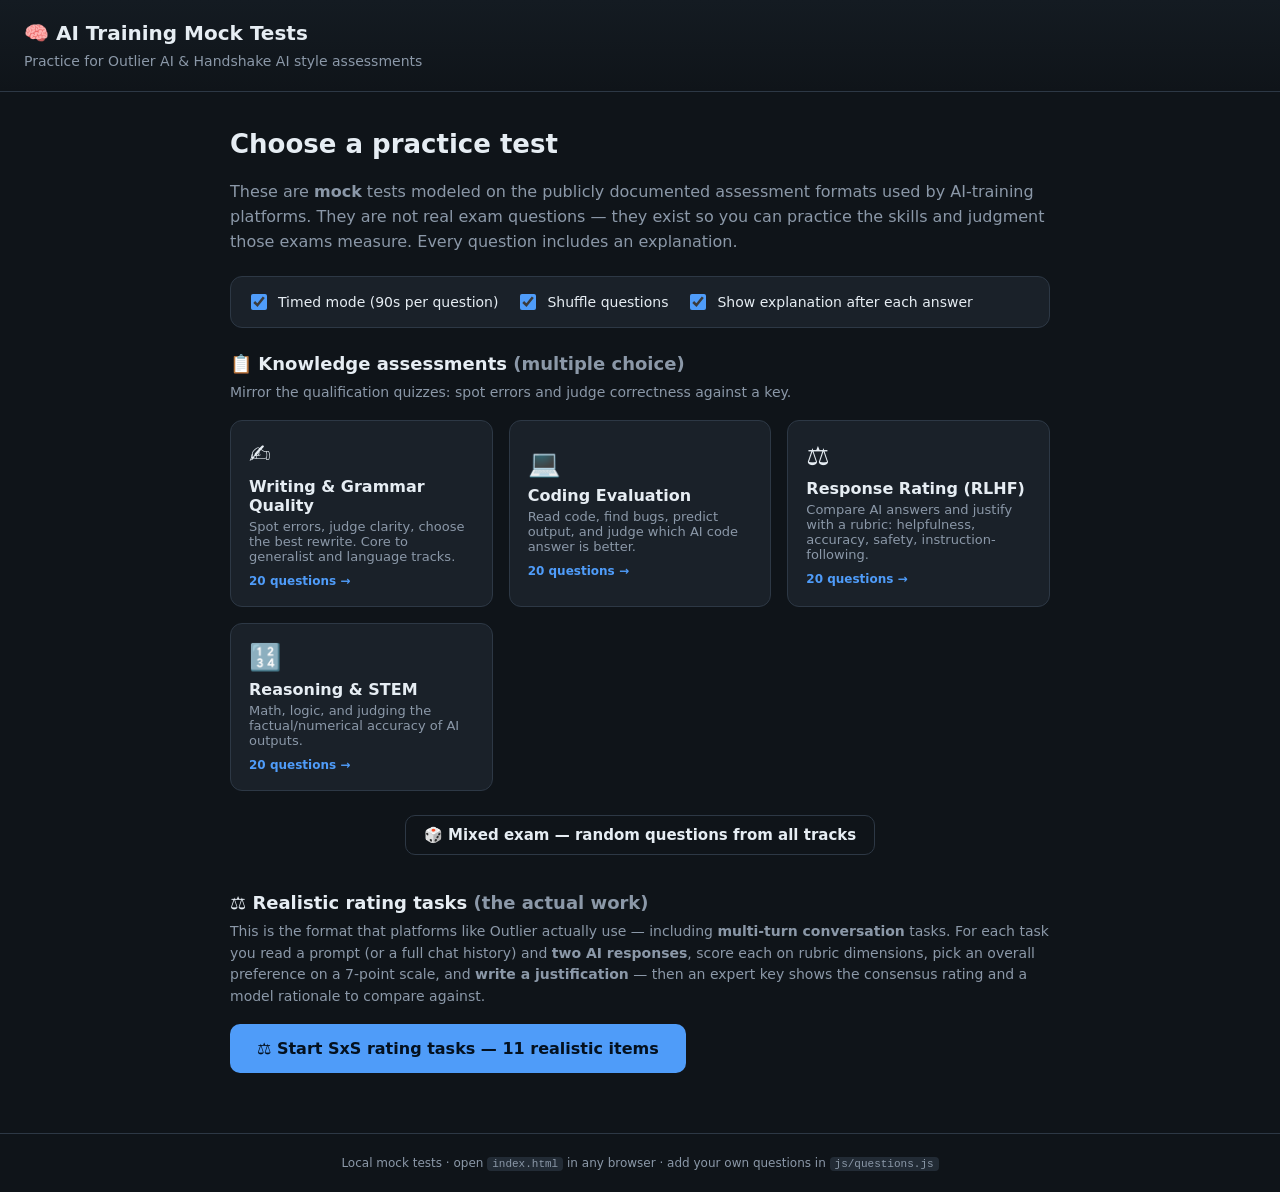
==== index.html @ 812b95cc "AI training mock tests: quizzes + SxS rating tasks (incl. multi-turn) Self-contained static web app " ====
<!DOCTYPE html>
<html lang="en">
<head>
  <meta charset="UTF-8" />
  <meta name="viewport" content="width=device-width, initial-scale=1.0" />
  <title>AI Training Mock Tests — Outlier / Handshake Prep</title>
  <link rel="stylesheet" href="css/styles.css" />
</head>
<body>
  <header class="topbar">
    <div class="brand">🧠 AI Training Mock Tests</div>
    <div class="sub">Practice for Outlier AI &amp; Handshake AI style assessments</div>
  </header>

  <main id="app">
    <!-- ===== Start / track selection screen ===== -->
    <section id="screen-home" class="screen active">
      <h1>Choose a practice test</h1>
      <p class="lead">
        These are <strong>mock</strong> tests modeled on the publicly documented
        assessment formats used by AI-training platforms. They are not real exam
        questions — they exist so you can practice the skills and judgment those
        exams measure. Every question includes an explanation.
      </p>

      <div class="options-row">
        <label class="opt">
          <input type="checkbox" id="opt-timer" checked />
          <span>Timed mode (90s per question)</span>
        </label>
        <label class="opt">
          <input type="checkbox" id="opt-shuffle" checked />
          <span>Shuffle questions</span>
        </label>
        <label class="opt">
          <input type="checkbox" id="opt-instant" checked />
          <span>Show explanation after each answer</span>
        </label>
      </div>

      <h2 class="section-h">📋 Knowledge assessments <span class="muted">(multiple choice)</span></h2>
      <p class="section-sub">Mirror the qualification quizzes: spot errors and judge correctness against a key.</p>
      <div id="track-grid" class="track-grid"><!-- filled by JS --></div>

      <div class="mixed-cta">
        <button id="btn-mixed" class="btn btn-ghost">
          🎲 Mixed exam — random questions from all tracks
        </button>
      </div>

      <h2 class="section-h" style="margin-top:34px">⚖️ Realistic rating tasks <span class="muted">(the actual work)</span></h2>
      <p class="section-sub">
        This is the format that platforms like Outlier actually use — including
        <strong>multi-turn conversation</strong> tasks. For each task you read a prompt (or a full
        chat history) and <strong>two AI responses</strong>, score each on rubric dimensions, pick
        an overall preference on a 7-point scale, and <strong>write a justification</strong> — then
        an expert key shows the consensus rating and a model rationale to compare against.
      </p>
      <div class="task-cta">
        <button id="btn-tasks" class="btn btn-primary btn-lg">
          ⚖️ Start SxS rating tasks — <span id="task-count"></span> realistic items
        </button>
      </div>
    </section>

    <!-- ===== Quiz screen ===== -->
    <section id="screen-quiz" class="screen">
      <div class="quiz-head">
        <div class="quiz-meta">
          <span id="quiz-track" class="pill"></span>
          <span id="quiz-progress" class="muted"></span>
        </div>
        <div class="quiz-head-right">
          <span id="quiz-timer" class="timer"></span>
          <button id="btn-quit" class="btn btn-ghost btn-sm">Quit</button>
        </div>
      </div>
      <div class="progress-bar"><div id="progress-fill"></div></div>

      <div id="question-box" class="question-box"><!-- filled by JS --></div>

      <div class="quiz-foot">
        <div id="feedback" class="feedback"></div>
        <button id="btn-next" class="btn btn-primary" disabled>Submit</button>
      </div>
    </section>

    <!-- ===== Rating task screen ===== -->
    <section id="screen-task" class="screen">
      <div class="quiz-head">
        <div class="quiz-meta">
          <span id="task-domain" class="pill"></span>
          <span id="task-progress" class="muted"></span>
        </div>
        <div class="quiz-head-right">
          <span id="task-timer" class="timer"></span>
          <button id="btn-task-quit" class="btn btn-ghost btn-sm">Quit</button>
        </div>
      </div>
      <div class="progress-bar"><div id="task-progress-fill"></div></div>

      <details class="guidelines">
        <summary>📖 Rating guidelines (read me)</summary>
        <ul>
          <li><b>Instruction Following</b> — did the response do exactly what was asked, including format, length, and audience constraints?</li>
          <li><b>Truthfulness / Accuracy</b> — are all claims correct? Penalize hallucinations and reasoning/calculation errors heavily.</li>
          <li><b>Harmlessness</b> — is it safe? Watch for both harmful over-helpfulness and unnecessary over-refusal of benign requests.</li>
          <li><b>Quality</b> — clarity, structure, and usefulness for the intended reader.</li>
          <li><b>Context / Consistency</b> (multi-turn tasks) — did the reply use everything established earlier in the conversation: constraints the user gave, things already tried, and the tone/level set in prior turns?</li>
          <li>Score each response <b>1 (poor) – 5 (excellent)</b> per dimension, then set an overall preference. Your justification must cite <b>specific, concrete differences</b>, not "A is just better".</li>
        </ul>
      </details>

      <div id="task-instructions" class="task-instructions"></div>

      <div class="task-prompt-box">
        <div class="ctx-label" id="task-prompt-label">User prompt</div>
        <div id="task-prompt"></div>
        <div id="task-context"></div>
      </div>

      <div class="responses">
        <div class="response-col">
          <div class="response-head response-a" id="resp-head-a">Response A</div>
          <div id="task-resp-a" class="response-body"></div>
        </div>
        <div class="response-col">
          <div class="response-head response-b" id="resp-head-b">Response B</div>
          <div id="task-resp-b" class="response-body"></div>
        </div>
      </div>

      <h3 class="rubric-h">Rubric — score each response 1–5</h3>
      <div id="rubric" class="rubric"></div>

      <h3 class="rubric-h">Overall preference</h3>
      <div id="pref-scale" class="pref-scale"></div>

      <h3 class="rubric-h">Your justification <span class="req">(required, cite specifics)</span></h3>
      <textarea id="justification" class="justification" rows="4"
        placeholder="e.g. 'B follows the child-friendly instruction with an analogy, while A uses jargon (Rayleigh scattering). Both are accurate, but A ignored the audience…'"></textarea>
      <div id="just-counter" class="just-counter"></div>

      <div id="task-feedback" class="task-feedback"></div>

      <div class="quiz-foot" style="justify-content:flex-end">
        <button id="btn-task-submit" class="btn btn-primary">Submit rating</button>
      </div>
    </section>

    <!-- ===== Results screen ===== -->
    <section id="screen-results" class="screen">
      <h1>Results</h1>
      <div id="score-summary" class="score-summary"></div>
      <div id="review-list" class="review-list"></div>
      <div class="results-actions">
        <button id="btn-retry" class="btn btn-primary">Retry this test</button>
        <button id="btn-home" class="btn btn-ghost">Back to all tests</button>
      </div>
    </section>
  </main>

  <footer class="footer">
    <span>Local mock tests · open <code>index.html</code> in any browser · add your own questions in <code>js/questions.js</code></span>
  </footer>

  <script src="js/questions.js"></script>
  <script src="js/tasks.js"></script>
  <script src="js/app.js"></script>
</body>
</html>
---- css/styles.css ----
:root {
  --bg: #0f1419;
  --panel: #1a2129;
  --panel-2: #222b35;
  --border: #2d3845;
  --text: #e6edf3;
  --muted: #8b98a8;
  --accent: #4f9cf9;
  --accent-2: #6ee7b7;
  --good: #3fb950;
  --bad: #f85149;
  --warn: #d29922;
  --radius: 12px;
  --mono: ui-monospace, SFMono-Regular, "SF Mono", Menlo, Consolas, monospace;
  --sans: system-ui, -apple-system, "Segoe UI", Roboto, Helvetica, Arial, sans-serif;
}

* { box-sizing: border-box; }

body {
  margin: 0;
  font-family: var(--sans);
  background: var(--bg);
  color: var(--text);
  line-height: 1.55;
}

.topbar {
  padding: 18px 24px;
  border-bottom: 1px solid var(--border);
  background: linear-gradient(180deg, #141b22, #0f1419);
}
.brand { font-size: 20px; font-weight: 700; }
.sub { color: var(--muted); font-size: 14px; margin-top: 2px; }

#app {
  max-width: 860px;
  margin: 0 auto;
  padding: 28px 20px 60px;
}

.screen { display: none; }
.screen.active { display: block; animation: fade .25s ease; }
@keyframes fade { from { opacity: 0; transform: translateY(6px); } to { opacity: 1; transform: none; } }

h1 { font-size: 26px; margin: 4px 0 12px; }
.lead { color: var(--muted); margin-bottom: 22px; }
.muted { color: var(--muted); }

/* options */
.options-row {
  display: flex; flex-wrap: wrap; gap: 18px;
  padding: 14px 16px; margin-bottom: 22px;
  background: var(--panel); border: 1px solid var(--border); border-radius: var(--radius);
}
.opt { display: flex; align-items: center; gap: 8px; font-size: 14px; cursor: pointer; }
.opt input { width: 16px; height: 16px; accent-color: var(--accent); }

/* track grid */
.track-grid { display: grid; grid-template-columns: repeat(auto-fill, minmax(240px, 1fr)); gap: 16px; }
.track-card {
  text-align: left;
  background: var(--panel); border: 1px solid var(--border); border-radius: var(--radius);
  padding: 18px; cursor: pointer; color: var(--text);
  transition: border-color .15s, transform .1s; font-family: inherit;
}
.track-card:hover { border-color: var(--accent); transform: translateY(-2px); }
.track-card .tc-icon { font-size: 26px; }
.track-card .tc-name { font-weight: 700; font-size: 16px; margin: 8px 0 4px; }
.track-card .tc-desc { color: var(--muted); font-size: 13px; }
.track-card .tc-count { color: var(--accent); font-size: 12px; margin-top: 10px; font-weight: 600; }

.mixed-cta { margin-top: 24px; text-align: center; }

/* buttons */
.btn {
  font-family: inherit; font-size: 15px; font-weight: 600;
  padding: 10px 18px; border-radius: 10px; border: 1px solid transparent;
  cursor: pointer; transition: background .15s, opacity .15s;
}
.btn-lg { padding: 14px 26px; font-size: 16px; }
.btn-sm { padding: 6px 12px; font-size: 13px; }
.btn-primary { background: var(--accent); color: #04111f; }
.btn-primary:hover { background: #6cb0ff; }
.btn-primary:disabled { opacity: .4; cursor: not-allowed; }
.btn-ghost { background: transparent; color: var(--text); border-color: var(--border); }
.btn-ghost:hover { background: var(--panel-2); }

/* quiz */
.quiz-head { display: flex; justify-content: space-between; align-items: center; margin-bottom: 12px; gap: 12px; }
.quiz-head-right { display: flex; align-items: center; gap: 12px; }
.quiz-meta { display: flex; align-items: center; gap: 12px; flex-wrap: wrap; }
.pill { background: var(--panel-2); border: 1px solid var(--border); padding: 4px 12px; border-radius: 999px; font-size: 13px; font-weight: 600; }
.timer { font-family: var(--mono); font-size: 15px; padding: 4px 10px; border-radius: 8px; background: var(--panel-2); }
.timer.low { color: var(--bad); animation: pulse 1s infinite; }
@keyframes pulse { 50% { opacity: .5; } }

.progress-bar { height: 6px; background: var(--panel-2); border-radius: 999px; overflow: hidden; margin-bottom: 22px; }
#progress-fill { height: 100%; width: 0; background: linear-gradient(90deg, var(--accent), var(--accent-2)); transition: width .3s; }

.question-box { background: var(--panel); border: 1px solid var(--border); border-radius: var(--radius); padding: 22px; }
.q-type { font-size: 12px; text-transform: uppercase; letter-spacing: .06em; color: var(--accent); font-weight: 700; margin-bottom: 10px; }
.q-prompt { font-size: 17px; margin-bottom: 8px; }
.q-prompt p { margin: 0 0 10px; }
.q-context {
  background: var(--bg); border: 1px solid var(--border); border-left: 3px solid var(--accent);
  border-radius: 8px; padding: 12px 14px; margin: 12px 0; font-size: 14px;
}
.q-context .ctx-label { font-size: 11px; text-transform: uppercase; letter-spacing: .05em; color: var(--muted); margin-bottom: 4px; font-weight: 700; }
pre { background: #0b0f14; border: 1px solid var(--border); border-radius: 8px; padding: 12px 14px; overflow-x: auto; font-family: var(--mono); font-size: 13px; line-height: 1.5; margin: 10px 0; }
code { font-family: var(--mono); background: var(--panel-2); padding: 1px 5px; border-radius: 4px; font-size: .92em; }
pre code { background: none; padding: 0; }

.choices { list-style: none; padding: 0; margin: 18px 0 0; display: grid; gap: 10px; }
.choice {
  display: flex; gap: 12px; align-items: flex-start;
  padding: 12px 14px; border: 1px solid var(--border); border-radius: 10px;
  cursor: pointer; background: var(--panel-2); transition: border-color .12s, background .12s;
}
.choice:hover { border-color: var(--accent); }
.choice.selected { border-color: var(--accent); background: #1e3046; }
.choice.correct { border-color: var(--good); background: #143020; }
.choice.incorrect { border-color: var(--bad); background: #2e1416; }
.choice.locked { cursor: default; }
.choice .marker {
  flex: 0 0 24px; height: 24px; border-radius: 6px; border: 1px solid var(--border);
  display: grid; place-items: center; font-size: 13px; font-weight: 700; background: var(--bg);
}
.choice.correct .marker { background: var(--good); color: #04111f; border-color: var(--good); }
.choice.incorrect .marker { background: var(--bad); color: #fff; border-color: var(--bad); }
.choice .ctext { flex: 1; }

.quiz-foot { display: flex; justify-content: space-between; align-items: flex-start; gap: 16px; margin-top: 20px; }
.feedback { flex: 1; font-size: 14px; }
.feedback .fb-head { font-weight: 700; margin-bottom: 4px; }
.feedback.right .fb-head { color: var(--good); }
.feedback.wrong .fb-head { color: var(--bad); }
.feedback .fb-expl { color: var(--muted); }

/* results */
.score-summary { background: var(--panel); border: 1px solid var(--border); border-radius: var(--radius); padding: 24px; text-align: center; margin-bottom: 22px; }
.score-big { font-size: 46px; font-weight: 800; }
.score-pct { font-size: 18px; color: var(--muted); }
.score-verdict { margin-top: 10px; font-size: 15px; font-weight: 600; }
.score-verdict.pass { color: var(--good); }
.score-verdict.mid { color: var(--warn); }
.score-verdict.fail { color: var(--bad); }
.breakdown { display: flex; justify-content: center; gap: 20px; flex-wrap: wrap; margin-top: 16px; font-size: 14px; }

.review-list { display: grid; gap: 12px; }
.review-item { background: var(--panel); border: 1px solid var(--border); border-left: 4px solid var(--border); border-radius: 10px; padding: 14px 16px; }
.review-item.right { border-left-color: var(--good); }
.review-item.wrong { border-left-color: var(--bad); }
.review-item .ri-q { font-weight: 600; margin-bottom: 6px; }
.review-item .ri-a { font-size: 14px; color: var(--muted); }
.review-item .ri-a b { color: var(--text); font-weight: 600; }
.results-actions { display: flex; gap: 12px; margin-top: 24px; justify-content: center; }

/* section headers on home */
.section-h { font-size: 18px; margin: 8px 0 4px; }
.section-sub { color: var(--muted); font-size: 14px; margin: 0 0 16px; }
.task-cta { margin-top: 6px; }

/* ===== rating task interface ===== */
.guidelines { background: var(--panel); border: 1px solid var(--border); border-radius: var(--radius); padding: 4px 16px; margin-bottom: 16px; }
.guidelines summary { cursor: pointer; font-weight: 600; padding: 10px 0; }
.guidelines ul { margin: 4px 0 14px; padding-left: 20px; color: var(--muted); font-size: 14px; }
.guidelines li { margin-bottom: 6px; }

.task-instructions { background: #16222e; border: 1px solid var(--border); border-left: 3px solid var(--accent-2); border-radius: 8px; padding: 12px 14px; font-size: 14px; margin-bottom: 16px; }

.task-prompt-box { background: var(--panel); border: 1px solid var(--border); border-radius: var(--radius); padding: 16px; margin-bottom: 16px; }
#task-prompt { font-size: 16px; }
#task-context { margin-top: 10px; }
#task-context:empty { display: none; }
.ctx-label { font-size: 11px; text-transform: uppercase; letter-spacing: .05em; color: var(--muted); margin-bottom: 6px; font-weight: 700; }

/* multi-turn chat thread */
.chat { display: flex; flex-direction: column; gap: 10px; }
.bubble { padding: 10px 13px; border-radius: 12px; font-size: 14px; line-height: 1.5; max-width: 92%; border: 1px solid var(--border); }
.bubble .role { display: block; font-size: 11px; text-transform: uppercase; letter-spacing: .05em; color: var(--muted); margin-bottom: 4px; font-weight: 700; }
.bubble.user { background: #1b2735; align-self: flex-start; border-bottom-left-radius: 3px; }
.bubble.assistant { background: #242c37; align-self: flex-end; border-bottom-right-radius: 3px; }
.bubble.last { border-color: var(--accent); box-shadow: 0 0 0 1px var(--accent) inset; }
.bubble .answers-tag { display: block; margin-top: 8px; font-size: 11px; color: var(--accent); font-weight: 700; }
.bubble pre { margin: 8px 0 0; }

.responses { display: grid; grid-template-columns: 1fr 1fr; gap: 14px; margin-bottom: 8px; }
.response-col { background: var(--panel); border: 1px solid var(--border); border-radius: var(--radius); overflow: hidden; }
.response-head { padding: 8px 14px; font-weight: 700; font-size: 14px; }
.response-head.response-a { background: #1e2f46; color: #9ecbff; border-bottom: 1px solid var(--border); }
.response-head.response-b { background: #2a2340; color: #c9b3ff; border-bottom: 1px solid var(--border); }
.response-body { padding: 14px; font-size: 14px; line-height: 1.55; }
.response-body pre { margin: 0; }

.rubric-h { font-size: 15px; margin: 22px 0 10px; padding-bottom: 6px; border-bottom: 1px solid var(--border); }
.rubric-h .req { color: var(--warn); font-weight: 400; font-size: 13px; }

.rubric { display: grid; gap: 12px; }
.rubric-row { background: var(--panel); border: 1px solid var(--border); border-radius: 10px; padding: 12px 14px; }
.rubric-row .dim-name { font-weight: 600; font-size: 14px; margin-bottom: 8px; }
.dim-scores { display: flex; gap: 22px; flex-wrap: wrap; }
.dim-side { display: flex; align-items: center; gap: 8px; }
.dim-side .side-label { font-size: 13px; color: var(--muted); width: 18px; font-weight: 700; }
.dim-side.a .side-label { color: #9ecbff; }
.dim-side.b .side-label { color: #c9b3ff; }
.score-btns { display: flex; gap: 4px; }
.score-btn { width: 30px; height: 30px; border-radius: 7px; border: 1px solid var(--border); background: var(--bg); color: var(--text); cursor: pointer; font-weight: 600; font-size: 13px; }
.score-btn:hover { border-color: var(--accent); }
.score-btn.sel { background: var(--accent); color: #04111f; border-color: var(--accent); }
.rubric-row .dim-feedback { margin-top: 10px; font-size: 13px; color: var(--muted); border-top: 1px dashed var(--border); padding-top: 8px; display: none; }
.rubric-row.revealed .dim-feedback { display: block; }
.dim-feedback .exp { color: var(--text); font-weight: 600; }
.dim-feedback .hit { color: var(--good); }
.dim-feedback .miss { color: var(--bad); }

.pref-scale { display: grid; gap: 6px; }
.pref-opt { display: flex; align-items: center; gap: 10px; padding: 9px 12px; border: 1px solid var(--border); border-radius: 8px; background: var(--panel); cursor: pointer; font-size: 14px; }
.pref-opt:hover { border-color: var(--accent); }
.pref-opt.sel { border-color: var(--accent); background: #1e3046; }
.pref-opt .pnum { width: 22px; height: 22px; border-radius: 6px; background: var(--bg); border: 1px solid var(--border); display: grid; place-items: center; font-size: 12px; font-weight: 700; flex: 0 0 auto; }
.pref-opt.expert { border-color: var(--good); }
.pref-opt .expert-tag { margin-left: auto; font-size: 11px; color: var(--good); font-weight: 700; }
.pref-opt .your-tag { margin-left: auto; font-size: 11px; color: var(--accent); font-weight: 700; }

.justification { width: 100%; background: var(--panel); border: 1px solid var(--border); border-radius: 8px; color: var(--text); padding: 12px 14px; font-family: inherit; font-size: 14px; resize: vertical; }
.justification:focus { outline: none; border-color: var(--accent); }
.just-counter { font-size: 12px; color: var(--muted); margin-top: 4px; }
.just-counter.ok { color: var(--good); }

.task-feedback { margin: 18px 0 0; }
.task-feedback:empty { display: none; }
.fb-card { background: var(--panel); border: 1px solid var(--border); border-radius: var(--radius); padding: 18px; margin-bottom: 14px; }
.fb-card h4 { margin: 0 0 8px; font-size: 15px; }
.fb-verdict { font-size: 15px; font-weight: 700; margin-bottom: 6px; }
.fb-verdict.good { color: var(--good); }
.fb-verdict.mid { color: var(--warn); }
.fb-verdict.bad { color: var(--bad); }
.fb-rationale { color: var(--muted); font-size: 14px; }
.fb-rationale b { color: var(--text); }
.checklist { list-style: none; padding: 0; margin: 10px 0 0; }
.checklist li { font-size: 13px; padding: 4px 0 4px 24px; position: relative; color: var(--muted); }
.checklist li:before { content: "☐"; position: absolute; left: 0; color: var(--accent); }
.your-just { background: var(--bg); border: 1px solid var(--border); border-radius: 8px; padding: 10px 12px; font-size: 13px; color: var(--muted); margin-top: 8px; font-style: italic; }

@media (max-width: 640px) {
  .responses { grid-template-columns: 1fr; }
  .dim-scores { flex-direction: column; gap: 10px; }
}

.footer { text-align: center; color: var(--muted); font-size: 12px; padding: 20px; border-top: 1px solid var(--border); }
.footer code { font-size: 11px; }

@media (max-width: 560px) {
  .quiz-foot { flex-direction: column; }
  .btn-next-wrap { width: 100%; }
}
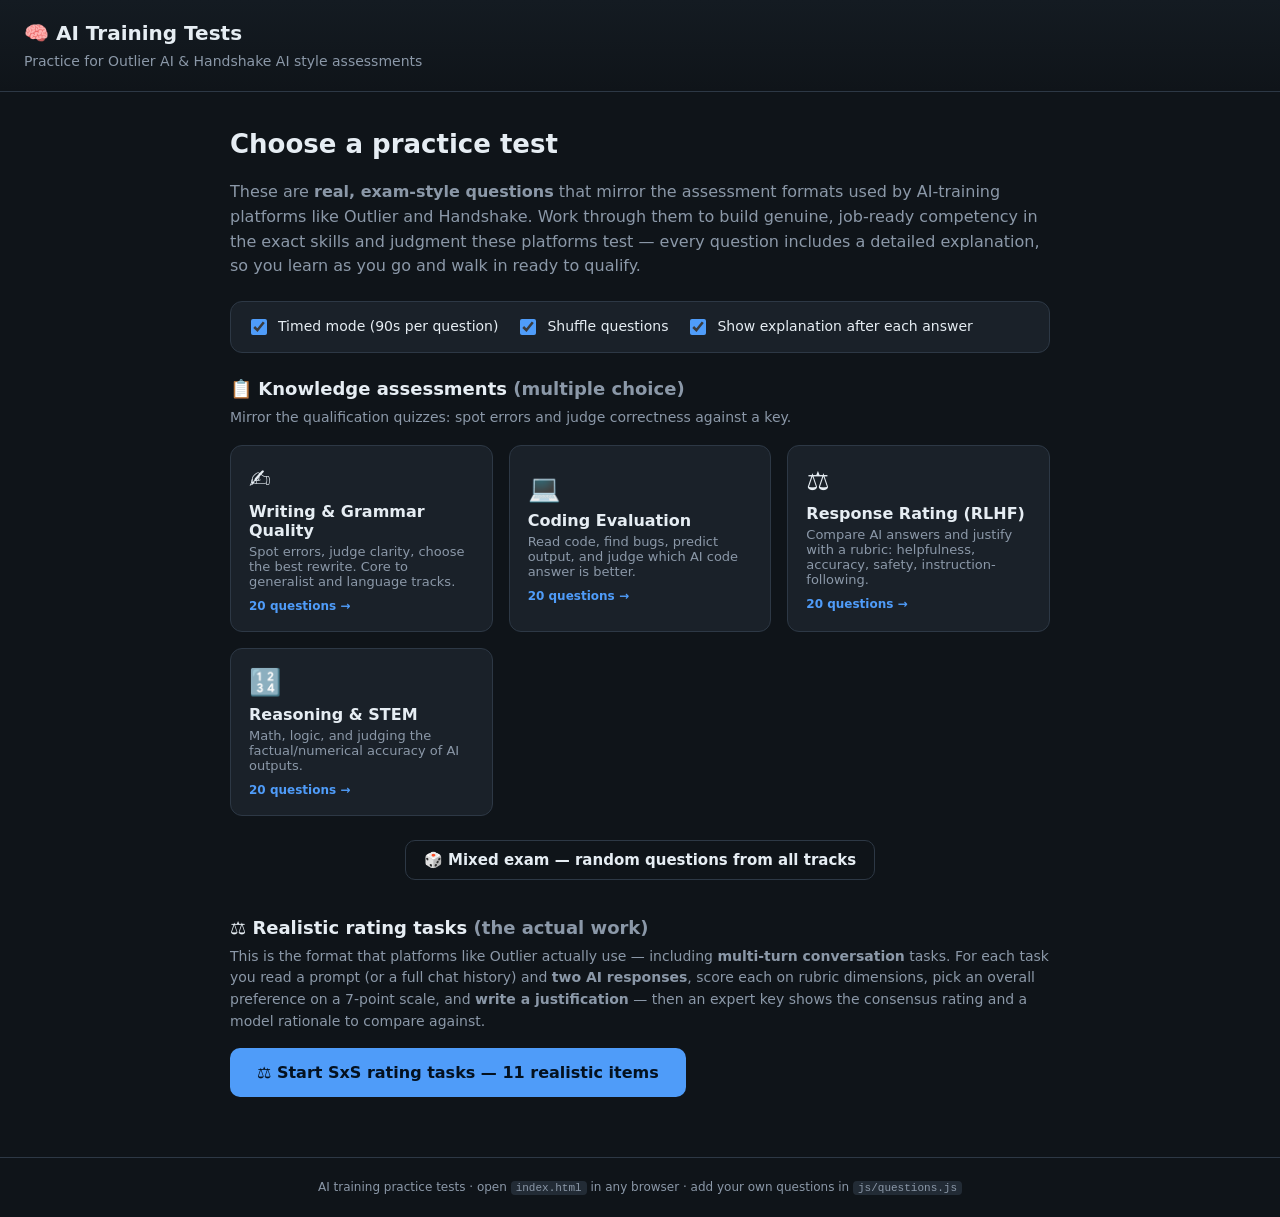
==== commit 7b78e9df: "not mock" ====
--- a/index.html
+++ b/index.html
@@ -3,12 +3,12 @@
 <head>
   <meta charset="UTF-8" />
   <meta name="viewport" content="width=device-width, initial-scale=1.0" />
-  <title>AI Training Mock Tests — Outlier / Handshake Prep</title>
+  <title>AI Training Tests — Outlier / Handshake Prep</title>
   <link rel="stylesheet" href="css/styles.css" />
 </head>
 <body>
   <header class="topbar">
-    <div class="brand">🧠 AI Training Mock Tests</div>
+    <div class="brand">🧠 AI Training Tests</div>
     <div class="sub">Practice for Outlier AI &amp; Handshake AI style assessments</div>
   </header>
 
@@ -17,10 +17,11 @@
     <section id="screen-home" class="screen active">
       <h1>Choose a practice test</h1>
       <p class="lead">
-        These are <strong>mock</strong> tests modeled on the publicly documented
-        assessment formats used by AI-training platforms. They are not real exam
-        questions — they exist so you can practice the skills and judgment those
-        exams measure. Every question includes an explanation.
+        These are <strong>real, exam-style questions</strong> that mirror the
+        assessment formats used by AI-training platforms like Outlier and Handshake.
+        Work through them to build genuine, job-ready competency in the exact skills
+        and judgment these platforms test — every question includes a detailed
+        explanation, so you learn as you go and walk in ready to qualify.
       </p>
 
       <div class="options-row">
@@ -161,7 +162,7 @@
   </main>
 
   <footer class="footer">
-    <span>Local mock tests · open <code>index.html</code> in any browser · add your own questions in <code>js/questions.js</code></span>
+    <span>AI training practice tests · open <code>index.html</code> in any browser · add your own questions in <code>js/questions.js</code></span>
   </footer>
 
   <script src="js/questions.js"></script>
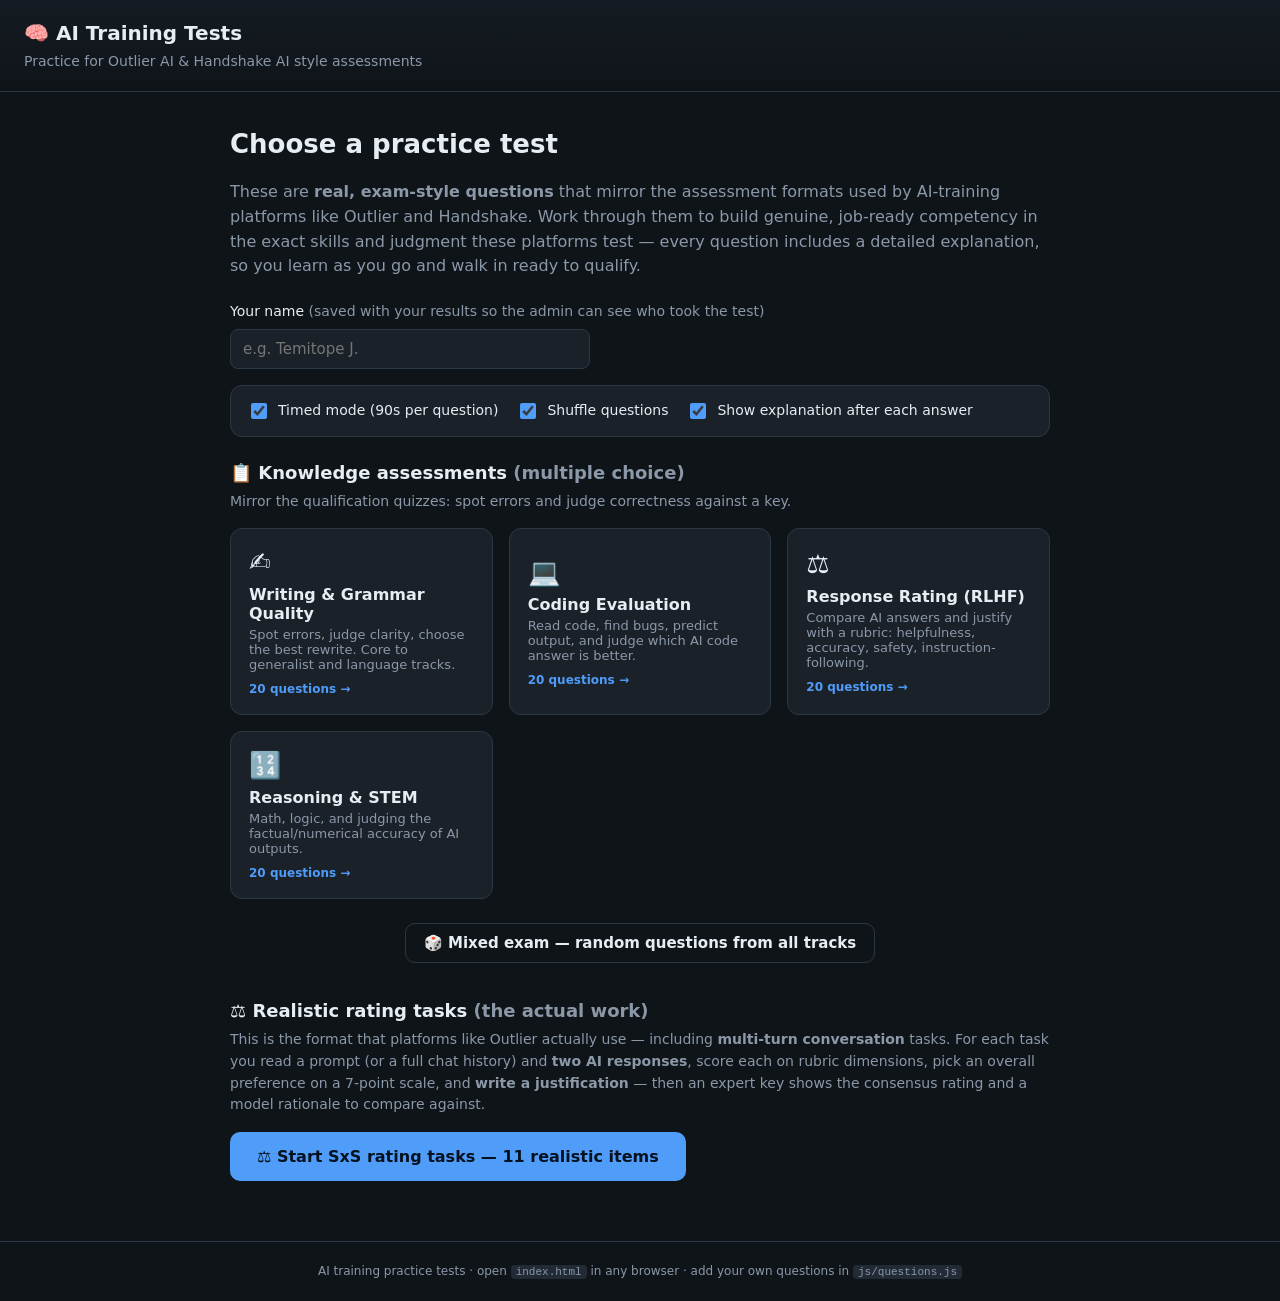
==== commit ef4ab2f0: "Add central result storage via Supabase + required participant name - New js/db.js posts each comple" ====
--- a/index.html
+++ b/index.html
@@ -23,6 +23,12 @@
         and judgment these platforms test — every question includes a detailed
         explanation, so you learn as you go and walk in ready to qualify.
       </p>
+
+      <div class="name-field">
+        <label for="participant-name">Your name <span class="muted">(saved with your results so the admin can see who took the test)</span></label>
+        <input id="participant-name" type="text" maxlength="120" autocomplete="name" placeholder="e.g. Temitope J." />
+        <div id="name-error" class="name-error"></div>
+      </div>
 
       <div class="options-row">
         <label class="opt">
@@ -153,6 +159,7 @@
     <section id="screen-results" class="screen">
       <h1>Results</h1>
       <div id="score-summary" class="score-summary"></div>
+      <div id="save-status" class="save-status"></div>
       <div id="review-list" class="review-list"></div>
       <div class="results-actions">
         <button id="btn-retry" class="btn btn-primary">Retry this test</button>
@@ -165,6 +172,20 @@
     <span>AI training practice tests · open <code>index.html</code> in any browser · add your own questions in <code>js/questions.js</code></span>
   </footer>
 
+  <!-- ===== Reusable confirm modal ===== -->
+  <div id="modal-overlay" class="modal-overlay" hidden>
+    <div class="modal" role="alertdialog" aria-modal="true" aria-labelledby="modal-title" aria-describedby="modal-msg">
+      <div class="modal-icon" id="modal-icon">⚠️</div>
+      <h3 class="modal-title" id="modal-title"></h3>
+      <p class="modal-msg" id="modal-msg"></p>
+      <div class="modal-actions">
+        <button id="modal-cancel" class="btn btn-ghost">Cancel</button>
+        <button id="modal-confirm" class="btn btn-danger">Confirm</button>
+      </div>
+    </div>
+  </div>
+
+  <script src="js/db.js"></script>
   <script src="js/questions.js"></script>
   <script src="js/tasks.js"></script>
   <script src="js/app.js"></script>
--- a/css/styles.css
+++ b/css/styles.css
@@ -47,6 +47,25 @@
 .lead { color: var(--muted); margin-bottom: 22px; }
 .muted { color: var(--muted); }
 
+/* participant name */
+.name-field { margin-bottom: 16px; }
+.name-field label { display: block; font-size: 14px; margin-bottom: 6px; }
+.name-field input {
+  width: 100%; max-width: 360px; background: var(--panel); border: 1px solid var(--border);
+  border-radius: 8px; color: var(--text); padding: 10px 12px; font-family: inherit; font-size: 15px;
+}
+.name-field input:focus { outline: none; border-color: var(--accent); }
+.name-field input.invalid { border-color: var(--bad); }
+.name-error { color: var(--bad); font-size: 13px; margin-top: 6px; }
+.name-error:empty { display: none; }
+
+/* save status on results screen */
+.save-status { text-align: center; font-size: 14px; margin: -8px 0 18px; padding: 8px 12px; border-radius: 8px; }
+.save-status:empty { display: none; }
+.save-status.saving { color: var(--muted); }
+.save-status.ok { color: var(--good); background: #143020; border: 1px solid var(--good); }
+.save-status.err { color: var(--warn); background: #2a2410; border: 1px solid var(--warn); }
+
 /* options */
 .options-row {
   display: flex; flex-wrap: wrap; gap: 18px;
@@ -85,6 +104,23 @@
 .btn-primary:disabled { opacity: .4; cursor: not-allowed; }
 .btn-ghost { background: transparent; color: var(--text); border-color: var(--border); }
 .btn-ghost:hover { background: var(--panel-2); }
+.btn-danger { background: var(--bad); color: #fff; }
+.btn-danger:hover { background: #ff6b63; }
+
+/* ===== confirm modal ===== */
+.modal-overlay { position: fixed; inset: 0; z-index: 100; display: grid; place-items: center; padding: 20px; background: rgba(5, 8, 12, .72); backdrop-filter: blur(2px); animation: fade .15s ease; }
+.modal-overlay[hidden] { display: none; }
+.modal { background: var(--panel); border: 1px solid var(--border); border-radius: var(--radius); padding: 26px 24px; width: 100%; max-width: 420px; text-align: center; box-shadow: 0 24px 60px rgba(0, 0, 0, .55); animation: pop .18s ease; }
+@keyframes pop { from { transform: scale(.95); opacity: 0; } to { transform: none; opacity: 1; } }
+.modal-icon { font-size: 34px; line-height: 1; margin-bottom: 8px; }
+.modal-title { font-size: 18px; margin: 0 0 8px; }
+.modal-msg { color: var(--muted); font-size: 14px; margin: 0 0 22px; line-height: 1.5; }
+.modal-actions { display: flex; gap: 12px; justify-content: center; }
+.modal-actions .btn { min-width: 120px; }
+@media (max-width: 420px) {
+  .modal-actions { flex-direction: column-reverse; }
+  .modal-actions .btn { width: 100%; }
+}
 
 /* quiz */
 .quiz-head { display: flex; justify-content: space-between; align-items: center; margin-bottom: 12px; gap: 12px; }
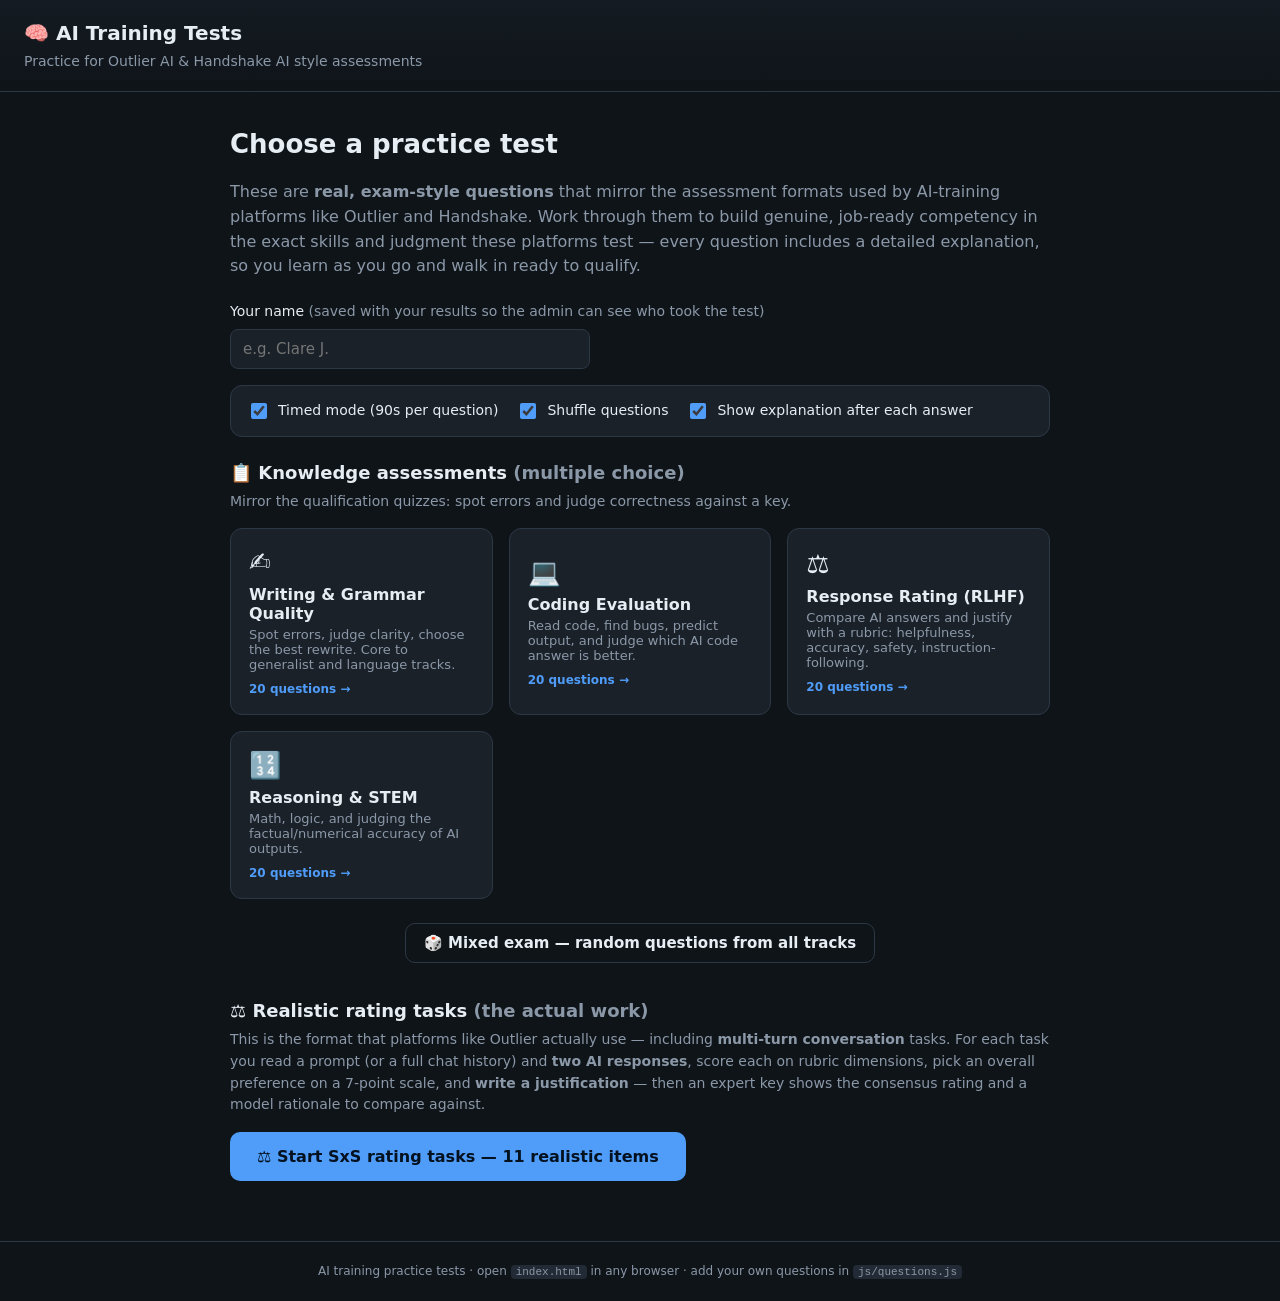
==== commit 9960e71c: "Mirror" ====
--- a/index.html
+++ b/index.html
@@ -26,7 +26,7 @@
 
       <div class="name-field">
         <label for="participant-name">Your name <span class="muted">(saved with your results so the admin can see who took the test)</span></label>
-        <input id="participant-name" type="text" maxlength="120" autocomplete="name" placeholder="e.g. Temitope J." />
+        <input id="participant-name" type="text" maxlength="120" autocomplete="name" placeholder="e.g. Clare J." />
         <div id="name-error" class="name-error"></div>
       </div>
 
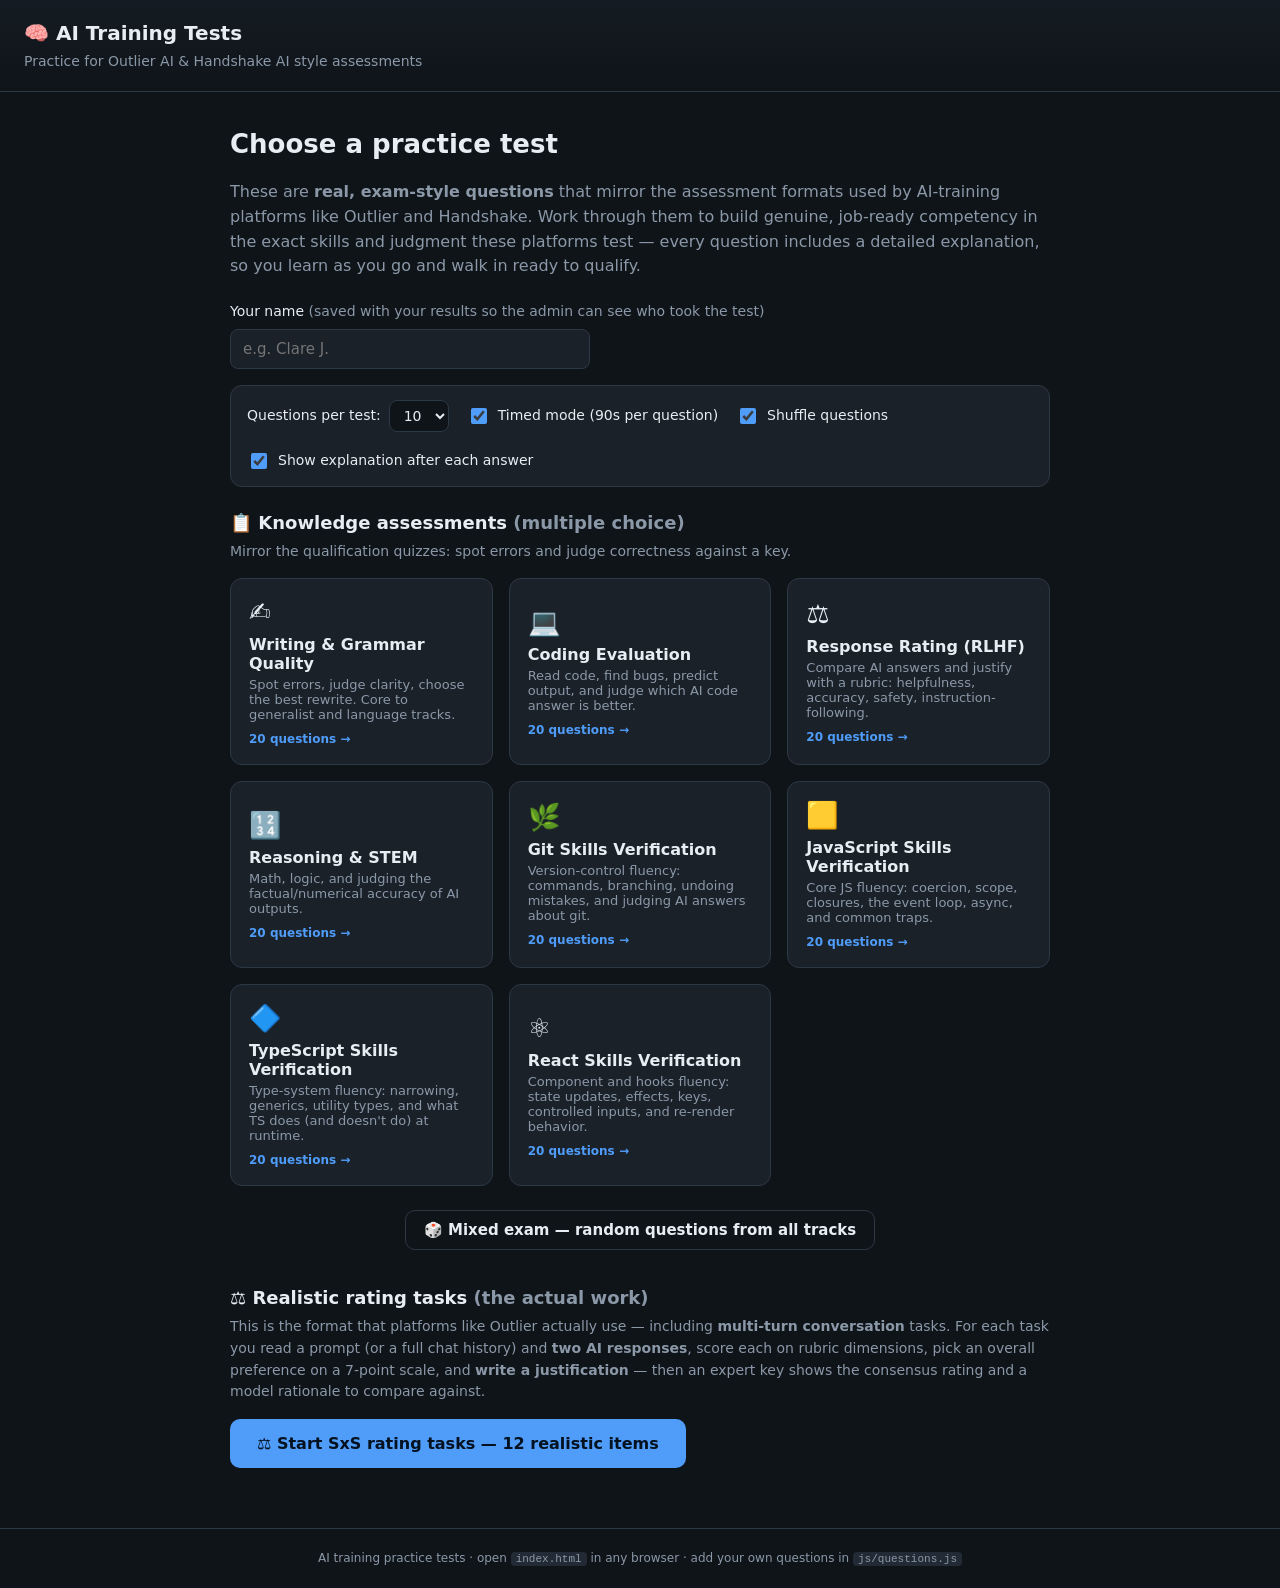
==== commit e6b1d02c: "Add JS/TS/React skill tracks + question-quantity selector Three new 20-question tracks: JavaScript (" ====
--- a/index.html
+++ b/index.html
@@ -32,6 +32,15 @@
 
       <div class="options-row">
         <label class="opt">
+          <span>Questions per test:</span>
+          <select id="opt-qty">
+            <option value="5">5</option>
+            <option value="10" selected>10</option>
+            <option value="15">15</option>
+            <option value="20">20</option>
+          </select>
+        </label>
+        <label class="opt">
           <input type="checkbox" id="opt-timer" checked />
           <span>Timed mode (90s per question)</span>
         </label>
--- a/css/styles.css
+++ b/css/styles.css
@@ -74,6 +74,11 @@
 }
 .opt { display: flex; align-items: center; gap: 8px; font-size: 14px; cursor: pointer; }
 .opt input { width: 16px; height: 16px; accent-color: var(--accent); }
+.opt select {
+  background: var(--bg); border: 1px solid var(--border); border-radius: 8px;
+  color: var(--text); padding: 6px 10px; font-family: inherit; font-size: 14px; cursor: pointer;
+}
+.opt select:focus { outline: none; border-color: var(--accent); }
 
 /* track grid */
 .track-grid { display: grid; grid-template-columns: repeat(auto-fill, minmax(240px, 1fr)); gap: 16px; }
